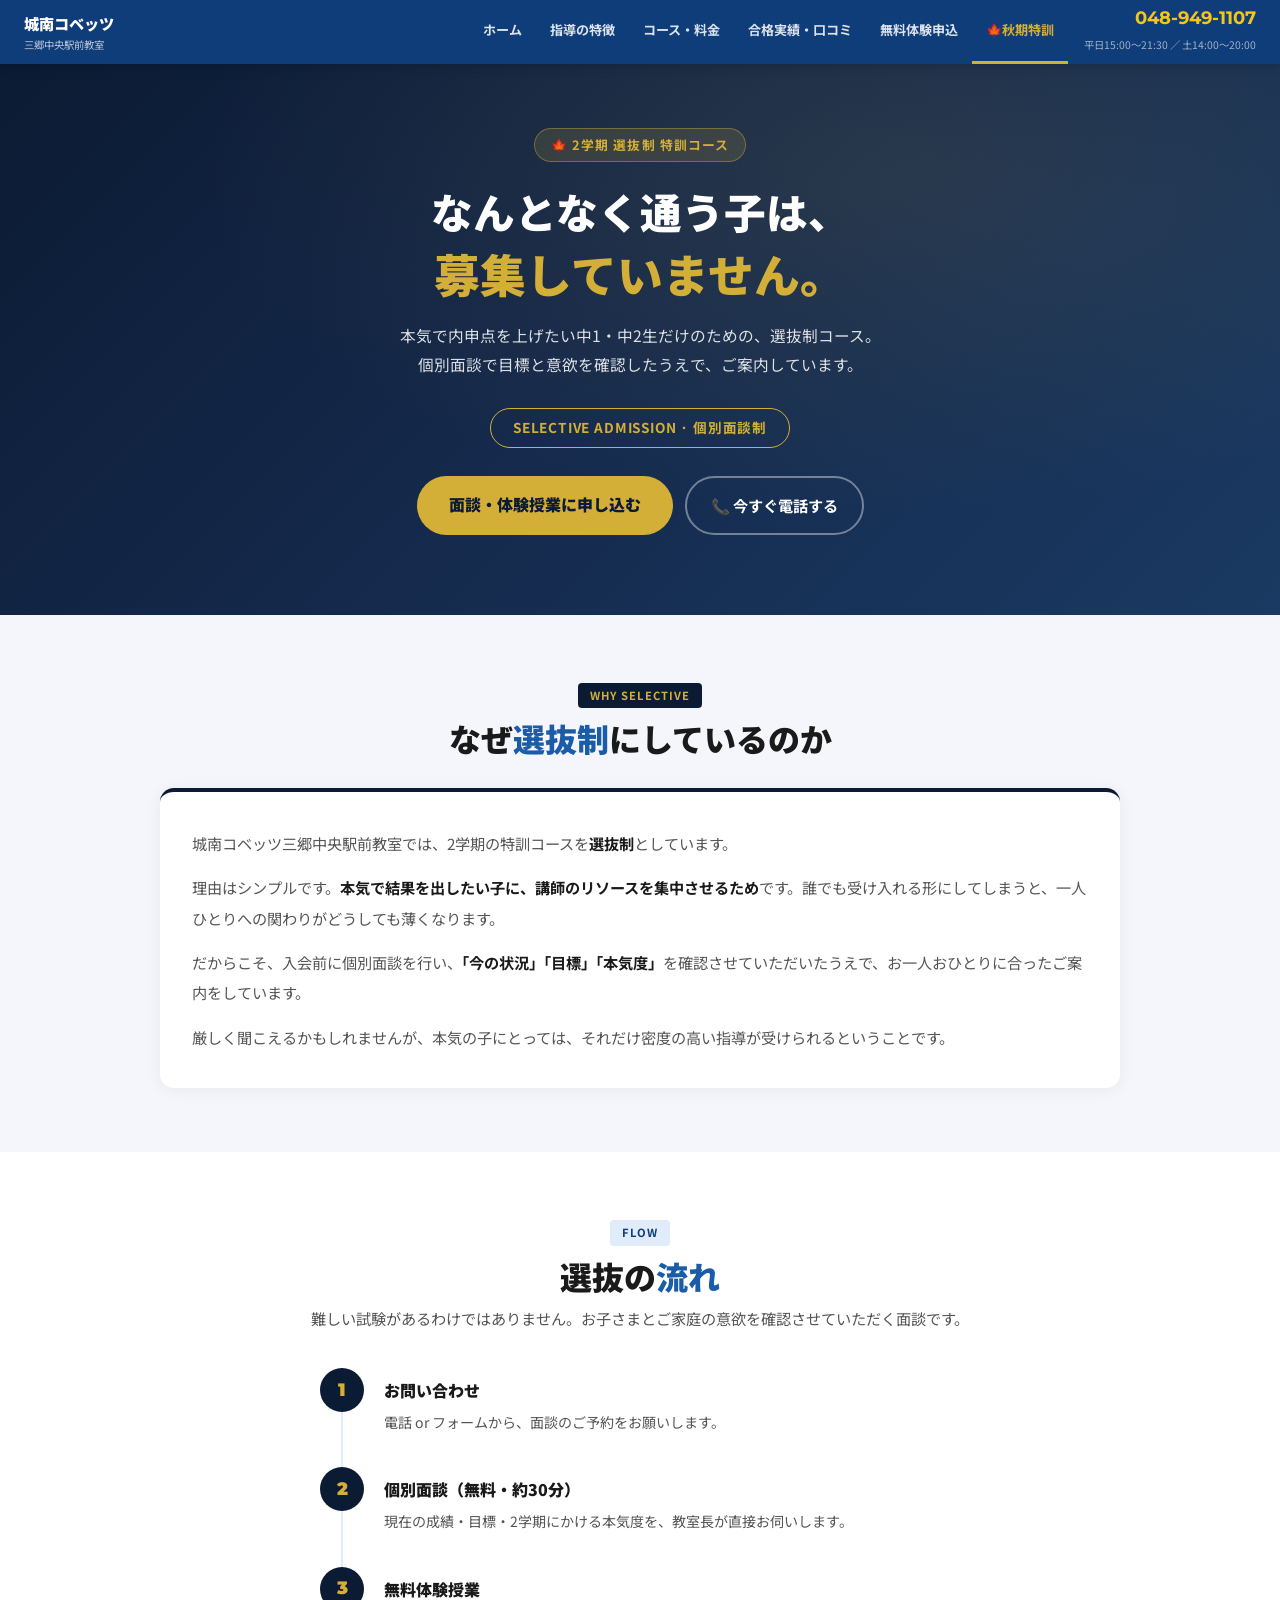
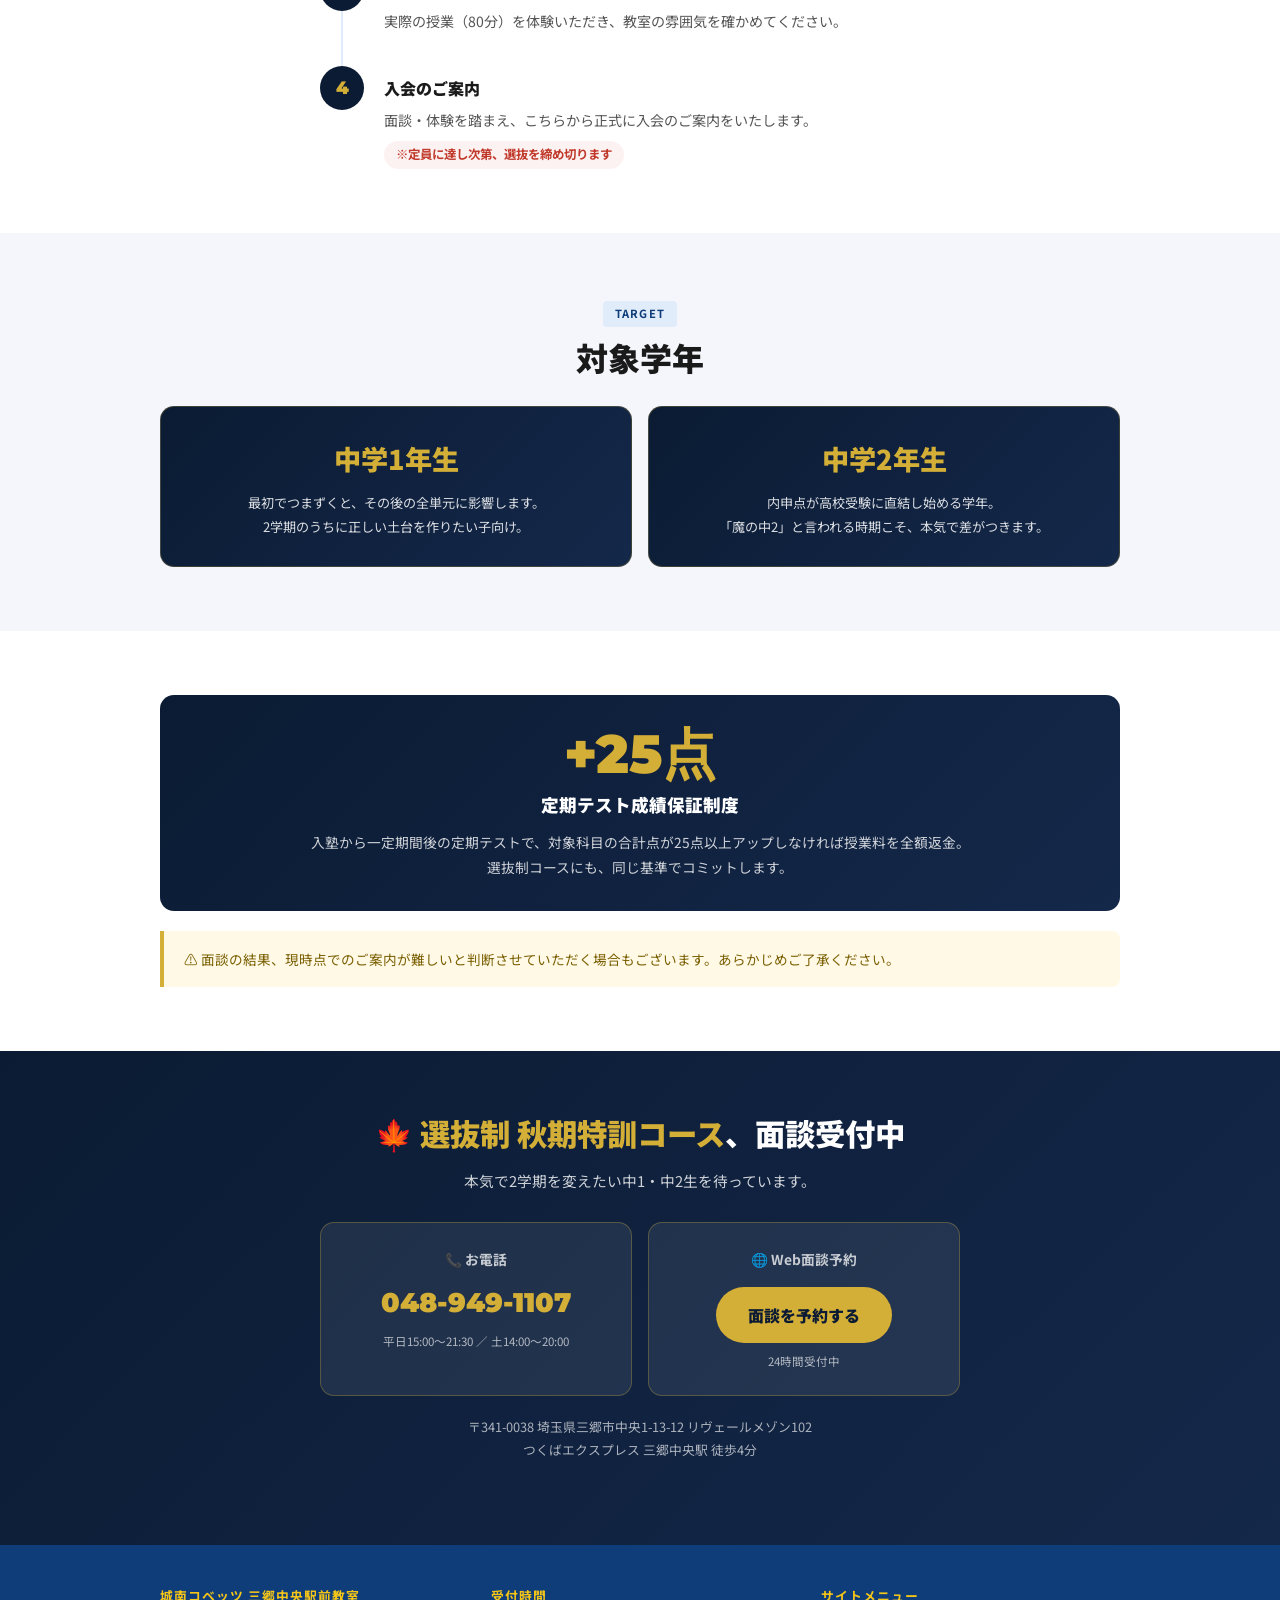
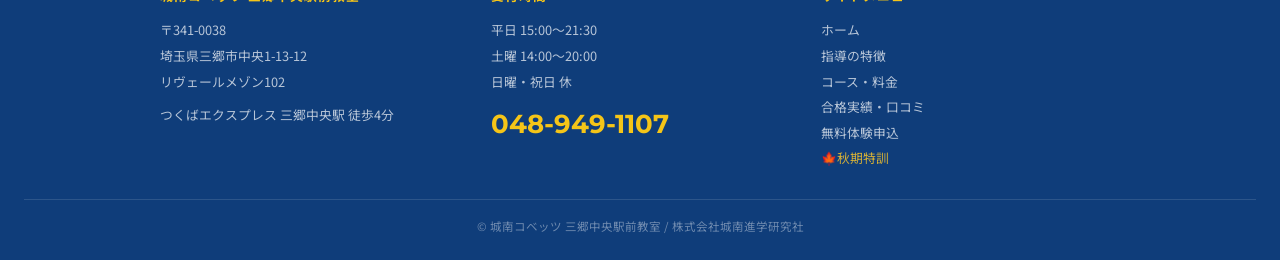
==== aki2025.html @ e0152e3c "秋期選抜制キャンペーンに切り替え、ホームページの構成を並び替え" ====
<!DOCTYPE html>
<html lang="ja">
<head>
<meta charset="UTF-8">
<meta name="viewport" content="width=device-width,initial-scale=1">
<title>【選抜制】秋期特訓コース 中1・中2限定｜城南コベッツ 三郷中央駅前教室</title>
<link rel="stylesheet" href="_common.css">
<style>
/* ── ヒーロー ── */
.hero {
  background: linear-gradient(135deg, #0B1B33 0%, #14284A 45%, #1A3A63 100%);
  color: #fff; padding: 64px 24px 80px; position: relative; overflow: hidden; text-align: center;
}
.hero::before {
  content: '';
  position: absolute; inset: 0;
  background: radial-gradient(ellipse at 70% 20%, rgba(212,175,55,0.10) 0%, transparent 55%);
}
.hero-inner { max-width: 760px; margin: 0 auto; position: relative; z-index: 1; }
.hero-season {
  display: inline-flex; align-items: center; gap: 8px;
  background: rgba(212,175,55,0.15); border: 1px solid rgba(212,175,55,0.4);
  color: #D4AF37; font-size: 0.8rem; font-weight: 700;
  padding: 5px 16px; border-radius: 99px; margin-bottom: 20px; letter-spacing: 0.08em;
}
.hero h1 { font-size: clamp(1.7rem,4.6vw,2.6rem); font-weight: 900; line-height: 1.4; margin-bottom: 16px; }
.hero h1 em { color: #D4AF37; font-style: normal; display: block; font-size: 1.1em; }
.hero-sub { font-size: 0.98rem; opacity: 0.85; line-height: 1.9; margin-bottom: 28px; }
.hero-select-badge {
  display: inline-block;
  border: 1.5px solid #D4AF37; color: #D4AF37;
  font-size: 0.85rem; font-weight: 700;
  padding: 7px 22px; border-radius: 99px; margin-bottom: 28px; letter-spacing: 0.06em;
}
.hero-btns { display: flex; gap: 12px; justify-content: center; flex-wrap: wrap; }
.btn-gold {
  background: #D4AF37; color: #0B1B33; display: inline-block;
  padding: 14px 32px; border-radius: 99px; font-weight: 900; font-size: 1rem;
  transition: transform 0.18s; text-decoration: none;
}
.btn-gold:hover { transform: translateY(-2px); }

/* ── 選抜制の考え方 ── */
.philosophy { background: #F4F6FB; }
.philosophy-box {
  background: #fff; border-radius: 14px; padding: 36px 32px;
  box-shadow: 0 2px 16px rgba(0,0,0,0.06); border-top: 4px solid #0B1B33;
}
.philosophy-box p { font-size: 0.95rem; color: var(--mid); line-height: 2; margin-bottom: 14px; }
.philosophy-box p:last-child { margin-bottom: 0; }
.philosophy-box strong { color: var(--ink); }

/* ── 選抜フロー ── */
.flow-select { display: flex; flex-direction: column; gap: 0; max-width: 640px; margin: 0 auto; }
.flow-select-step { display: flex; gap: 20px; position: relative; padding-bottom: 32px; }
.flow-select-step:last-child { padding-bottom: 0; }
.flow-select-step::before {
  content: ''; position: absolute; left: 21px; top: 44px; bottom: 0;
  width: 2px; background: #E0ECFA;
}
.flow-select-step:last-child::before { display: none; }
.flow-select-num {
  width: 44px; height: 44px; border-radius: 50%; flex-shrink: 0;
  background: #0B1B33; color: #D4AF37;
  display: flex; align-items: center; justify-content: center;
  font-family: 'Montserrat', sans-serif; font-weight: 900; font-size: 1.1rem;
}
.flow-select-content h3 { font-size: 1rem; font-weight: 900; margin-bottom: 6px; padding-top: 8px; }
.flow-select-content p { font-size: 0.88rem; color: var(--mid); line-height: 1.8; }
.flow-select-content .result { display: inline-block; margin-top: 8px; background: #FDF2F2; color: #C0392B; font-size: 0.78rem; font-weight: 700; padding: 3px 12px; border-radius: 99px; }

/* ── 対象学年 ── */
.grade-cards-a { display: grid; grid-template-columns: 1fr 1fr; gap: 16px; }
.grade-card-a {
  background: linear-gradient(135deg, #0B1B33, #14284A);
  color: #fff; border-radius: 14px; padding: 28px 20px; text-align: center;
  border: 1px solid rgba(212,175,55,0.25);
}
.grade-card-a .g-grade { font-size: 1.7rem; font-weight: 900; color: #D4AF37; margin-bottom: 8px; }
.grade-card-a .g-msg { font-size: 0.82rem; opacity: 0.85; line-height: 1.8; }
@media(max-width:480px){ .grade-cards-a{grid-template-columns:1fr;} }

/* ── 保証 ── */
.guarantee-a {
  background: linear-gradient(135deg, #0B1B33, #14284A); color: #fff;
  border-radius: 14px; padding: 32px; text-align: center;
}
.guarantee-a .num { font-family: 'Montserrat', sans-serif; font-size: 3.4rem; font-weight: 900; color: #D4AF37; line-height: 1; }
.guarantee-a h3 { font-size: 1.1rem; font-weight: 900; margin: 8px 0 10px; }
.guarantee-a p { opacity: 0.8; font-size: 0.86rem; }

/* ── 注意書き ── */
.caution-box {
  background: #FFF9E6; border-left: 4px solid #D4AF37;
  border-radius: 0 8px 8px 0; padding: 16px 20px; font-size: 0.85rem; color: #7A5F00; line-height: 1.8;
}

/* ── CTA ── */
.cta-form-section-a { background: linear-gradient(135deg, #0B1B33, #14284A); padding: 56px 24px; color: #fff; text-align: center; }
.cta-form-section-a h2 { font-size: clamp(1.3rem,3.2vw,1.9rem); font-weight: 900; margin-bottom: 8px; }
.cta-form-section-a h2 em { color: #D4AF37; font-style: normal; }
.cta-form-section-a p { opacity: 0.8; margin-bottom: 28px; font-size: 0.92rem; }
.cta-cards-a { display: grid; grid-template-columns: 1fr 1fr; gap: 16px; max-width: 640px; margin: 0 auto; }
.cta-card-a { background: rgba(255,255,255,0.08); border: 1px solid rgba(212,175,55,0.3); border-radius: 14px; padding: 24px; }
.cta-card-a h3 { font-size: 0.86rem; opacity: 0.75; margin-bottom: 8px; }
.cta-card-a .cta-tel-a { font-family: 'Montserrat', sans-serif; font-size: 1.7rem; font-weight: 900; color: #D4AF37; text-decoration: none; display: block; }
.cta-card-a .cta-hours-a { font-size: 0.72rem; opacity: 0.65; margin-top: 4px; }
@media(max-width:480px){ .cta-cards-a{grid-template-columns:1fr;} }
</style>
</head>
<body>
<div id="nav-placeholder"></div>

<!-- HERO -->
<div class="hero">
  <div class="hero-inner">
    <div class="hero-season">🍁 2学期 選抜制 特訓コース</div>
    <h1>
      なんとなく通う子は、<br>
      <em>募集していません。</em>
    </h1>
    <p class="hero-sub">
      本気で内申点を上げたい中1・中2生だけのための、選抜制コース。<br>
      個別面談で目標と意欲を確認したうえで、ご案内しています。
    </p>
    <div class="hero-select-badge">SELECTIVE ADMISSION · 個別面談制</div>
    <div class="hero-btns">
      <a href="trial.html" class="btn-gold">面談・体験授業に申し込む</a>
      <a href="tel:048-949-1107" class="btn" style="border:2px solid rgba(255,255,255,0.4);color:#fff;padding:14px 24px;">📞 今すぐ電話する</a>
    </div>
  </div>
</div>

<!-- 選抜制の考え方 -->
<section class="section philosophy">
  <div class="section-inner">
    <div class="reveal" style="text-align:center;margin-bottom:28px;">
      <span class="section-tag" style="background:#0B1B33;color:#D4AF37;">WHY SELECTIVE</span>
      <h2 class="section-title">なぜ<em>選抜制</em>にしているのか</h2>
    </div>
    <div class="philosophy-box reveal">
      <p>城南コベッツ三郷中央駅前教室では、2学期の特訓コースを<strong>選抜制</strong>としています。</p>
      <p>理由はシンプルです。<strong>本気で結果を出したい子に、講師のリソースを集中させるため</strong>です。誰でも受け入れる形にしてしまうと、一人ひとりへの関わりがどうしても薄くなります。</p>
      <p>だからこそ、入会前に個別面談を行い、<strong>「今の状況」「目標」「本気度」</strong>を確認させていただいたうえで、お一人おひとりに合ったご案内をしています。</p>
      <p>厳しく聞こえるかもしれませんが、本気の子にとっては、それだけ密度の高い指導が受けられるということです。</p>
    </div>
  </div>
</section>

<!-- 選抜フロー -->
<section class="section">
  <div class="section-inner">
    <div class="reveal" style="text-align:center;margin-bottom:32px;">
      <span class="section-tag">FLOW</span>
      <h2 class="section-title">選抜の<em>流れ</em></h2>
      <p class="section-lead">難しい試験があるわけではありません。お子さまとご家庭の意欲を確認させていただく面談です。</p>
    </div>
    <div class="flow-select reveal">
      <div class="flow-select-step">
        <div class="flow-select-num">1</div>
        <div class="flow-select-content">
          <h3>お問い合わせ</h3>
          <p>電話 or フォームから、面談のご予約をお願いします。</p>
        </div>
      </div>
      <div class="flow-select-step">
        <div class="flow-select-num">2</div>
        <div class="flow-select-content">
          <h3>個別面談（無料・約30分）</h3>
          <p>現在の成績・目標・2学期にかける本気度を、教室長が直接お伺いします。</p>
        </div>
      </div>
      <div class="flow-select-step">
        <div class="flow-select-num">3</div>
        <div class="flow-select-content">
          <h3>無料体験授業</h3>
          <p>実際の授業（80分）を体験いただき、教室の雰囲気を確かめてください。</p>
        </div>
      </div>
      <div class="flow-select-step">
        <div class="flow-select-num">4</div>
        <div class="flow-select-content">
          <h3>入会のご案内</h3>
          <p>面談・体験を踏まえ、こちらから正式に入会のご案内をいたします。</p>
          <span class="result">※定員に達し次第、選抜を締め切ります</span>
        </div>
      </div>
    </div>
  </div>
</section>

<!-- 対象学年 -->
<section class="section" style="background:#F4F6FB;">
  <div class="section-inner">
    <div class="reveal" style="text-align:center;margin-bottom:28px;">
      <span class="section-tag">TARGET</span>
      <h2 class="section-title">対象学年</h2>
    </div>
    <div class="grade-cards-a reveal">
      <div class="grade-card-a">
        <div class="g-grade">中学1年生</div>
        <p class="g-msg">
          最初でつまずくと、その後の全単元に影響します。<br>
          2学期のうちに正しい土台を作りたい子向け。
        </p>
      </div>
      <div class="grade-card-a">
        <div class="g-grade">中学2年生</div>
        <p class="g-msg">
          内申点が高校受験に直結し始める学年。<br>
          「魔の中2」と言われる時期こそ、本気で差がつきます。
        </p>
      </div>
    </div>
  </div>
</section>

<!-- 保証 -->
<section class="section">
  <div class="section-inner">
    <div class="guarantee-a reveal">
      <div class="num">+25点</div>
      <h3>定期テスト成績保証制度</h3>
      <p>入塾から一定期間後の定期テストで、対象科目の合計点が25点以上アップしなければ授業料を全額返金。<br>選抜制コースにも、同じ基準でコミットします。</p>
    </div>
    <div class="caution-box reveal" style="margin-top:20px;">
      ⚠️ 面談の結果、現時点でのご案内が難しいと判断させていただく場合もございます。あらかじめご了承ください。
    </div>
  </div>
</section>

<!-- CTA -->
<div class="cta-form-section-a">
  <h2>🍁 <em>選抜制 秋期特訓コース</em>、面談受付中</h2>
  <p>本気で2学期を変えたい中1・中2生を待っています。</p>
  <div class="cta-cards-a">
    <div class="cta-card-a">
      <h3>📞 お電話</h3>
      <a class="cta-tel-a" href="tel:048-949-1107">048-949-1107</a>
      <div class="cta-hours-a">平日15:00〜21:30 ／ 土14:00〜20:00</div>
    </div>
    <div class="cta-card-a">
      <h3>🌐 Web面談予約</h3>
      <a href="trial.html" class="btn-gold" style="margin-top:8px;display:inline-block;">面談を予約する</a>
      <div class="cta-hours-a" style="margin-top:8px;">24時間受付中</div>
    </div>
  </div>
  <p style="margin-top:20px;font-size:0.8rem;opacity:0.65;">
    〒341-0038 埼玉県三郷市中央1-13-12 リヴェールメゾン102<br>
    つくばエクスプレス 三郷中央駅 徒歩4分
  </p>
</div>

<div id="footer-placeholder"></div>
<script src="_layout.js"></script><script src="_common.js"></script>
</body>
</html>
---- _common.css ----
@import url('https://fonts.googleapis.com/css2?family=Noto+Sans+JP:wght@400;500;700;900&family=Montserrat:wght@700;900&display=swap');

:root {
  --blue:     #1A5CA8;
  --blue-d:   #0F3D7A;
  --blue-l:   #E0ECFA;
  --yellow:   #F5C518;
  --orange:   #E8751A;
  --ink:      #1A1A1A;
  --mid:      #555;
  --light:    #F4F6FB;
  --white:    #fff;
  --radius:   10px;
  --shadow:   0 4px 24px rgba(0,0,0,0.09);
  --nav-h:    64px;
}
*, *::before, *::after { box-sizing: border-box; margin: 0; padding: 0; }
html { scroll-behavior: smooth; }
body { font-family: 'Noto Sans JP', sans-serif; color: var(--ink); background: var(--white); line-height: 1.75; overflow-x: hidden; }
a { color: inherit; text-decoration: none; }
img { max-width: 100%; }

/* NAV */
.nav {
  position: sticky; top: 0; z-index: 100;
  background: var(--blue-d);
  height: var(--nav-h);
  display: flex; align-items: center;
  padding: 0 24px;
  gap: 0;
  box-shadow: 0 2px 12px rgba(0,0,0,0.18);
}
.nav-logo {
  display: flex; align-items: center; gap: 10px;
  font-weight: 900; font-size: 0.95rem; color: #fff;
  white-space: nowrap; margin-right: auto;
}
.nav-logo img { height: 36px; width: auto; border-radius: 6px; background: #fff; padding: 2px; }
.nav-logo .sub { font-size: 0.65rem; font-weight: 400; opacity: 0.7; display: block; }
.nav-links { display: flex; gap: 0; }
.nav-links a {
  display: flex; align-items: center;
  padding: 0 14px; height: var(--nav-h);
  font-size: 0.82rem; font-weight: 700; color: rgba(255,255,255,0.85);
  border-bottom: 3px solid transparent;
  transition: color 0.15s, border-color 0.15s;
}
.nav-links a:hover, .nav-links a.active { color: var(--yellow); border-color: var(--yellow); }
.nav-tel { margin-left: 16px; text-align: right; }
.nav-tel a { font-family: 'Montserrat', sans-serif; font-size: 1.1rem; font-weight: 700; color: var(--yellow); display: block; line-height: 1.1; }
.nav-tel small { font-size: 0.65rem; color: rgba(255,255,255,0.6); }

/* FOOTER */
.footer { background: var(--blue-d); color: rgba(255,255,255,0.75); padding: 40px 24px 24px; }
.footer-inner { max-width: 960px; margin: 0 auto; display: grid; grid-template-columns: 1fr 1fr 1fr; gap: 32px; margin-bottom: 28px; }
.footer-col h4 { font-size: 0.8rem; font-weight: 700; color: var(--yellow); margin-bottom: 10px; letter-spacing: 0.08em; }
.footer-col p, .footer-col a { font-size: 0.8rem; line-height: 2; color: rgba(255,255,255,0.7); display: block; }
.footer-col a:hover { color: var(--yellow); }
.footer-bottom { border-top: 1px solid rgba(255,255,255,0.12); padding-top: 16px; text-align: center; font-size: 0.72rem; color: rgba(255,255,255,0.4); }
.footer-tel { font-family: 'Montserrat', sans-serif; font-size: 1.6rem; font-weight: 700; color: var(--yellow); }

/* SECTION */
.section { padding: 64px 24px; }
.section-inner { max-width: 960px; margin: 0 auto; }
.section-tag { display: inline-block; background: var(--blue-l); color: var(--blue-d); font-size: 0.7rem; font-weight: 700; padding: 3px 12px; border-radius: 4px; letter-spacing: 0.1em; margin-bottom: 10px; }
.section-title { font-size: clamp(1.4rem, 3vw, 2rem); font-weight: 900; line-height: 1.3; margin-bottom: 8px; }
.section-title em { color: var(--blue); font-style: normal; }
.section-lead { color: var(--mid); font-size: 0.95rem; margin-bottom: 36px; }

/* BTN */
.btn { display: inline-block; padding: 13px 30px; border-radius: 99px; font-weight: 700; font-size: 0.95rem; transition: transform 0.18s, box-shadow 0.18s; cursor: pointer; }
.btn-primary { background: var(--yellow); color: var(--ink); box-shadow: 0 4px 16px rgba(245,197,24,0.35); }
.btn-primary:hover { transform: translateY(-2px); box-shadow: 0 8px 24px rgba(245,197,24,0.45); }
.btn-outline { border: 2px solid var(--blue); color: var(--blue); }
.btn-outline:hover { background: var(--blue); color: #fff; }

/* CARD */
.card { background: var(--white); border-radius: var(--radius); box-shadow: var(--shadow); padding: 24px; }

/* CTA BAR */
.cta-bar { background: linear-gradient(135deg, var(--blue-d), var(--blue)); color: #fff; padding: 48px 24px; text-align: center; }
.cta-bar h2 { font-size: clamp(1.3rem,3vw,1.8rem); font-weight: 900; margin-bottom: 8px; }
.cta-bar h2 em { color: var(--yellow); font-style: normal; }
.cta-bar p { opacity: 0.85; margin-bottom: 24px; font-size: 0.95rem; }

/* REVEAL */
.reveal { opacity: 0; transform: translateY(20px); transition: opacity 0.5s ease, transform 0.5s ease; }
.reveal.visible { opacity: 1; transform: none; }

/* RESPONSIVE */
@media(max-width:700px){
  .nav-links { display: none; }
  .footer-inner { grid-template-columns: 1fr; gap: 20px; }
}
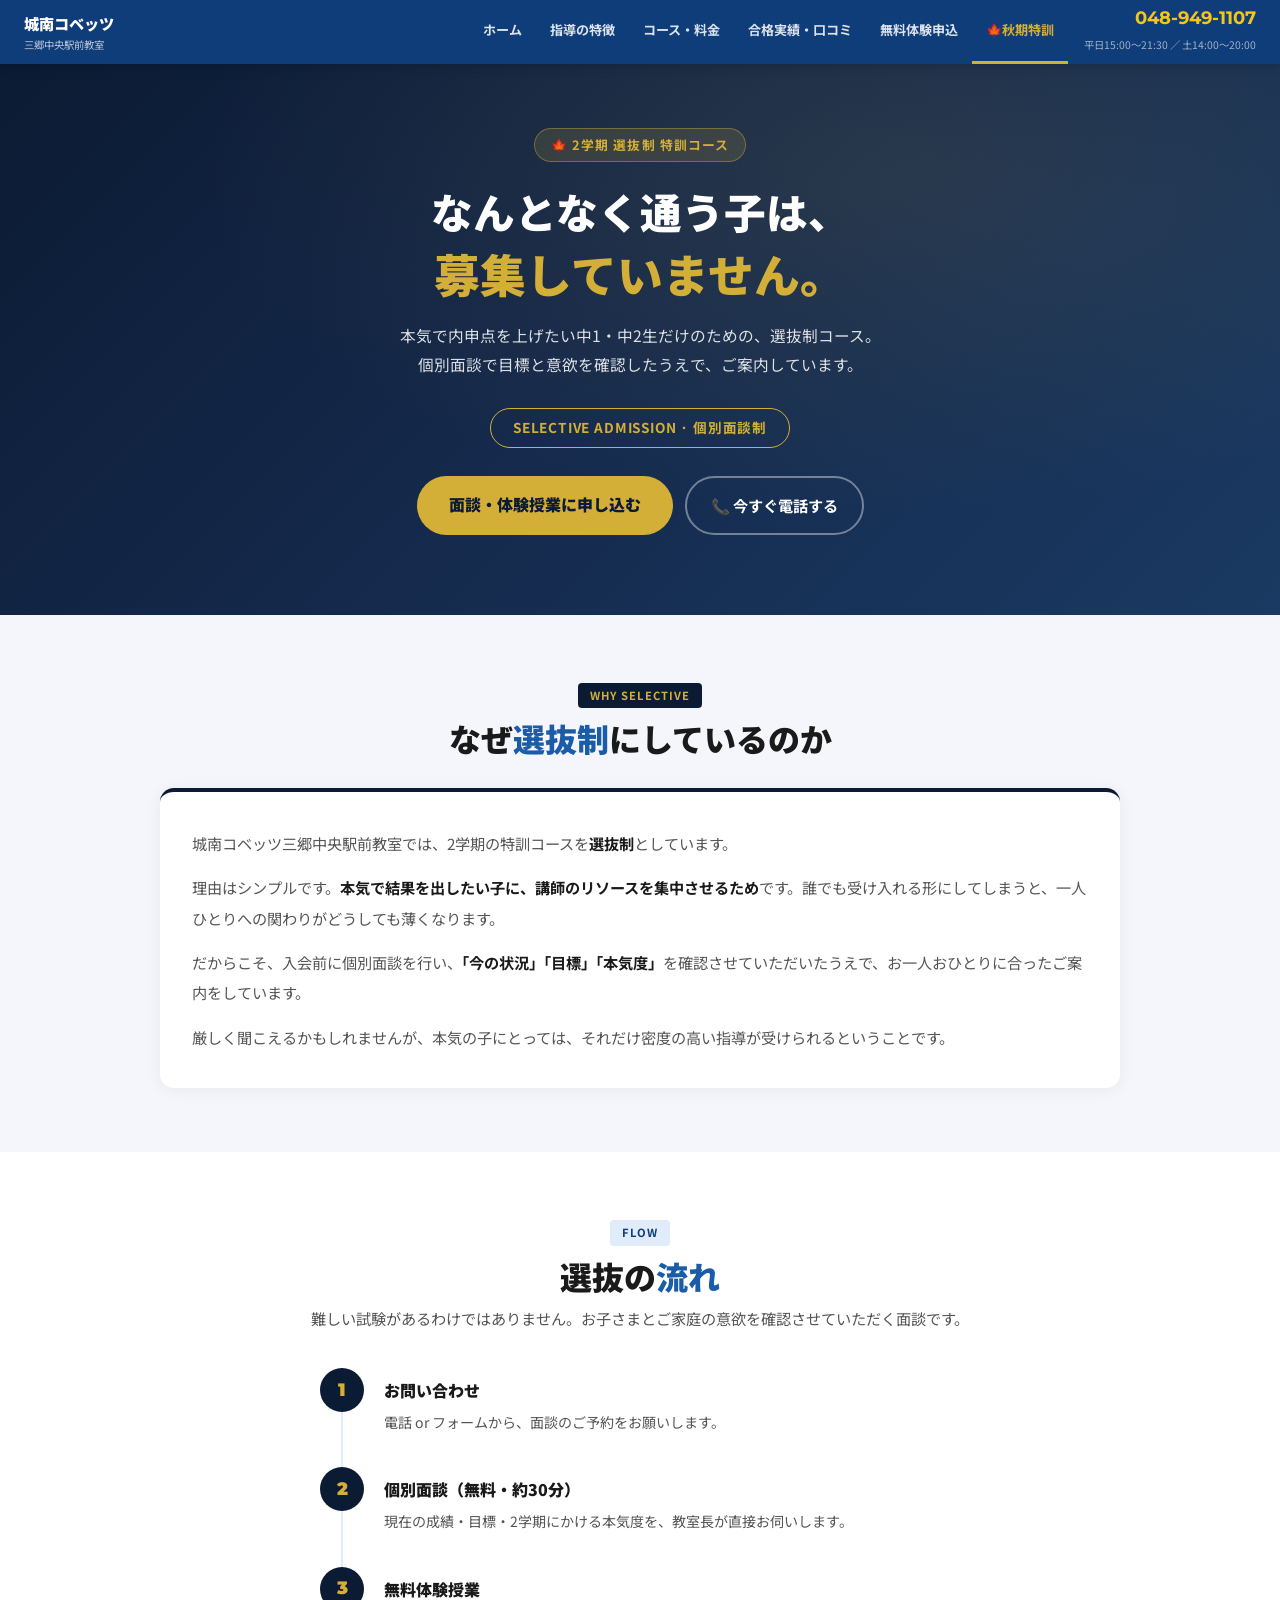
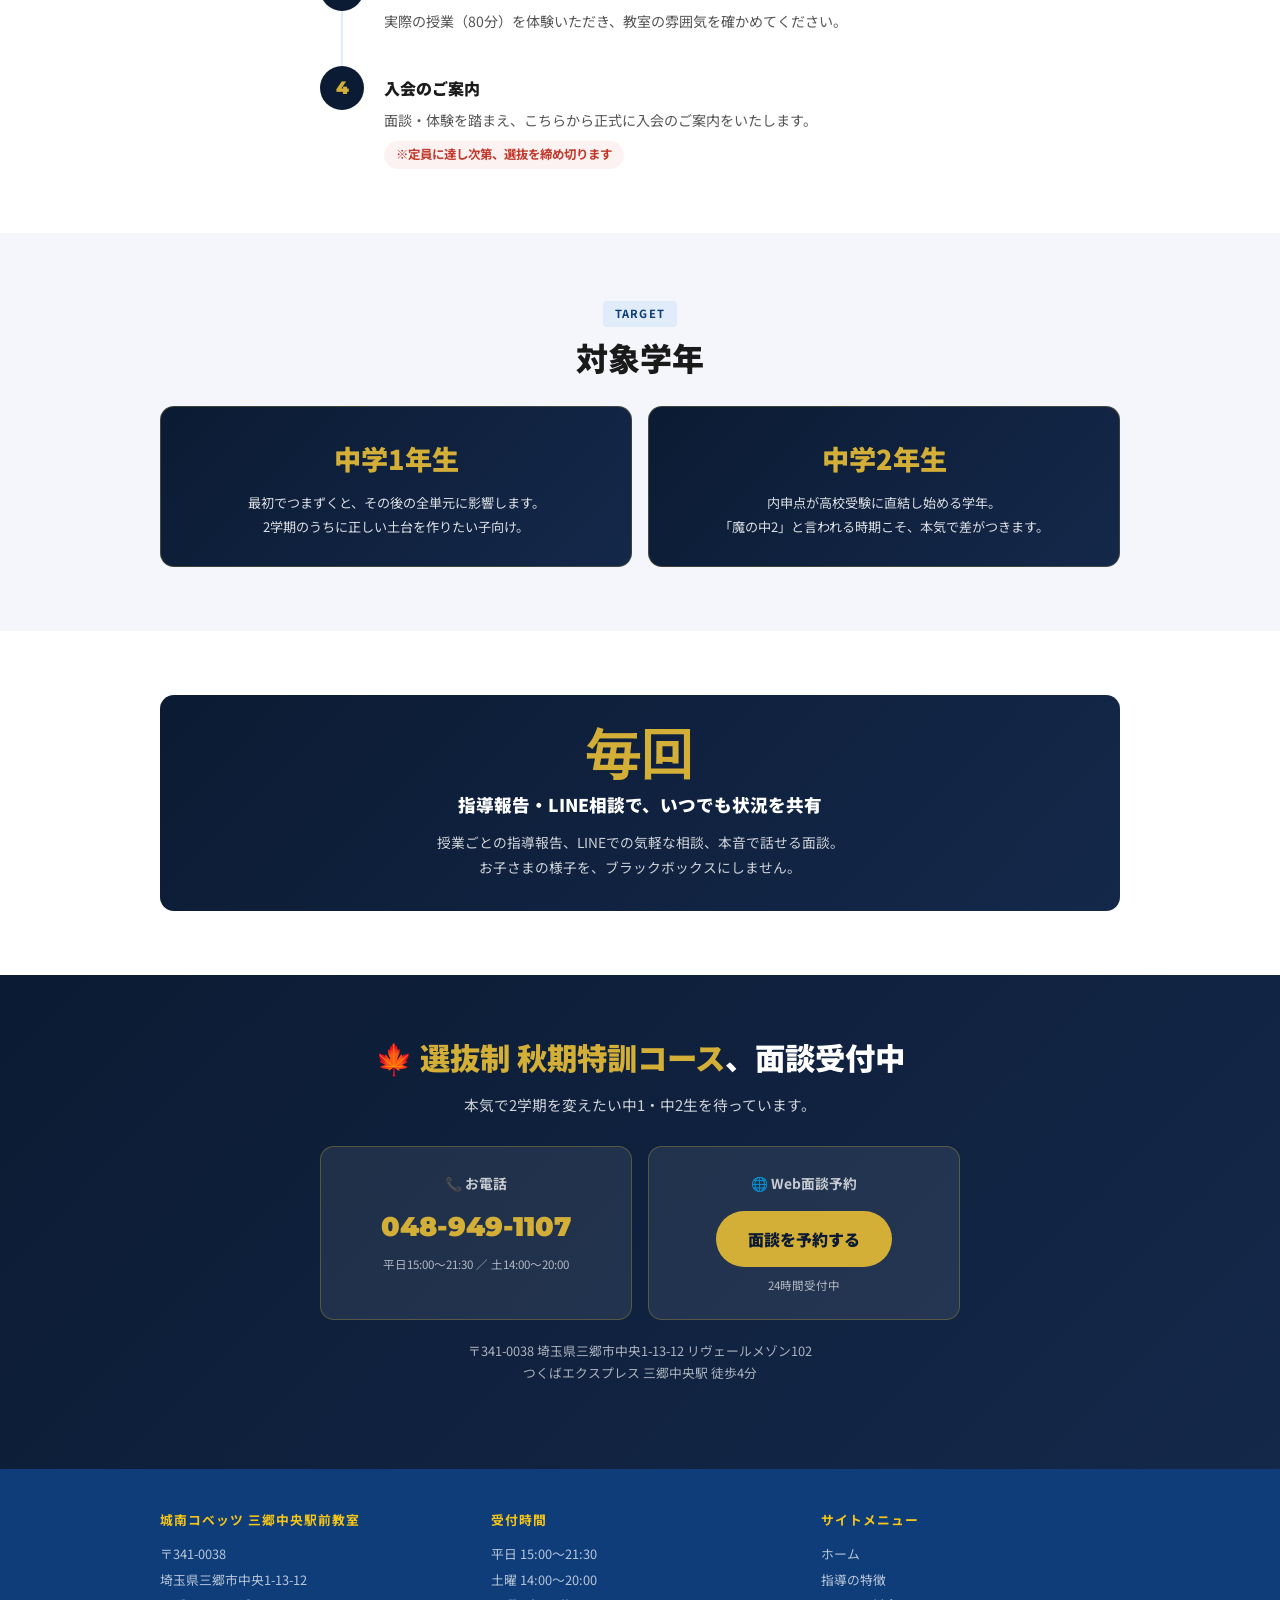
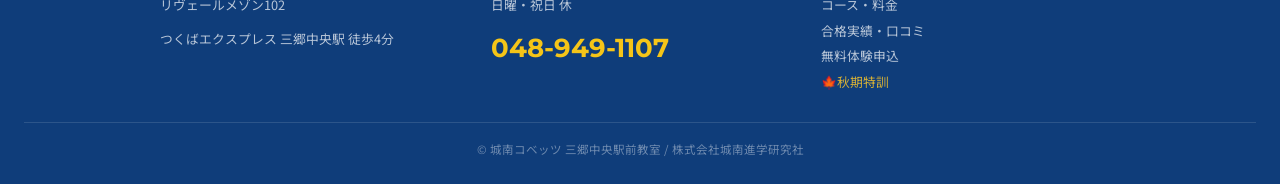
==== commit 171b9d31: "訴求軸を「25点保証」から「保護者への寄り添い」に変更" ====
--- a/aki2025.html
+++ b/aki2025.html
@@ -215,16 +215,13 @@
   </div>
 </section>
 
-<!-- 保証 -->
+<!-- 保護者連携 -->
 <section class="section">
   <div class="section-inner">
     <div class="guarantee-a reveal">
-      <div class="num">+25点</div>
-      <h3>定期テスト成績保証制度</h3>
-      <p>入塾から一定期間後の定期テストで、対象科目の合計点が25点以上アップしなければ授業料を全額返金。<br>選抜制コースにも、同じ基準でコミットします。</p>
-    </div>
-    <div class="caution-box reveal" style="margin-top:20px;">
-      ⚠️ 面談の結果、現時点でのご案内が難しいと判断させていただく場合もございます。あらかじめご了承ください。
+      <div class="num">毎回</div>
+      <h3>指導報告・LINE相談で、いつでも状況を共有</h3>
+      <p>授業ごとの指導報告、LINEでの気軽な相談、本音で話せる面談。<br>お子さまの様子を、ブラックボックスにしません。</p>
     </div>
   </div>
 </section>
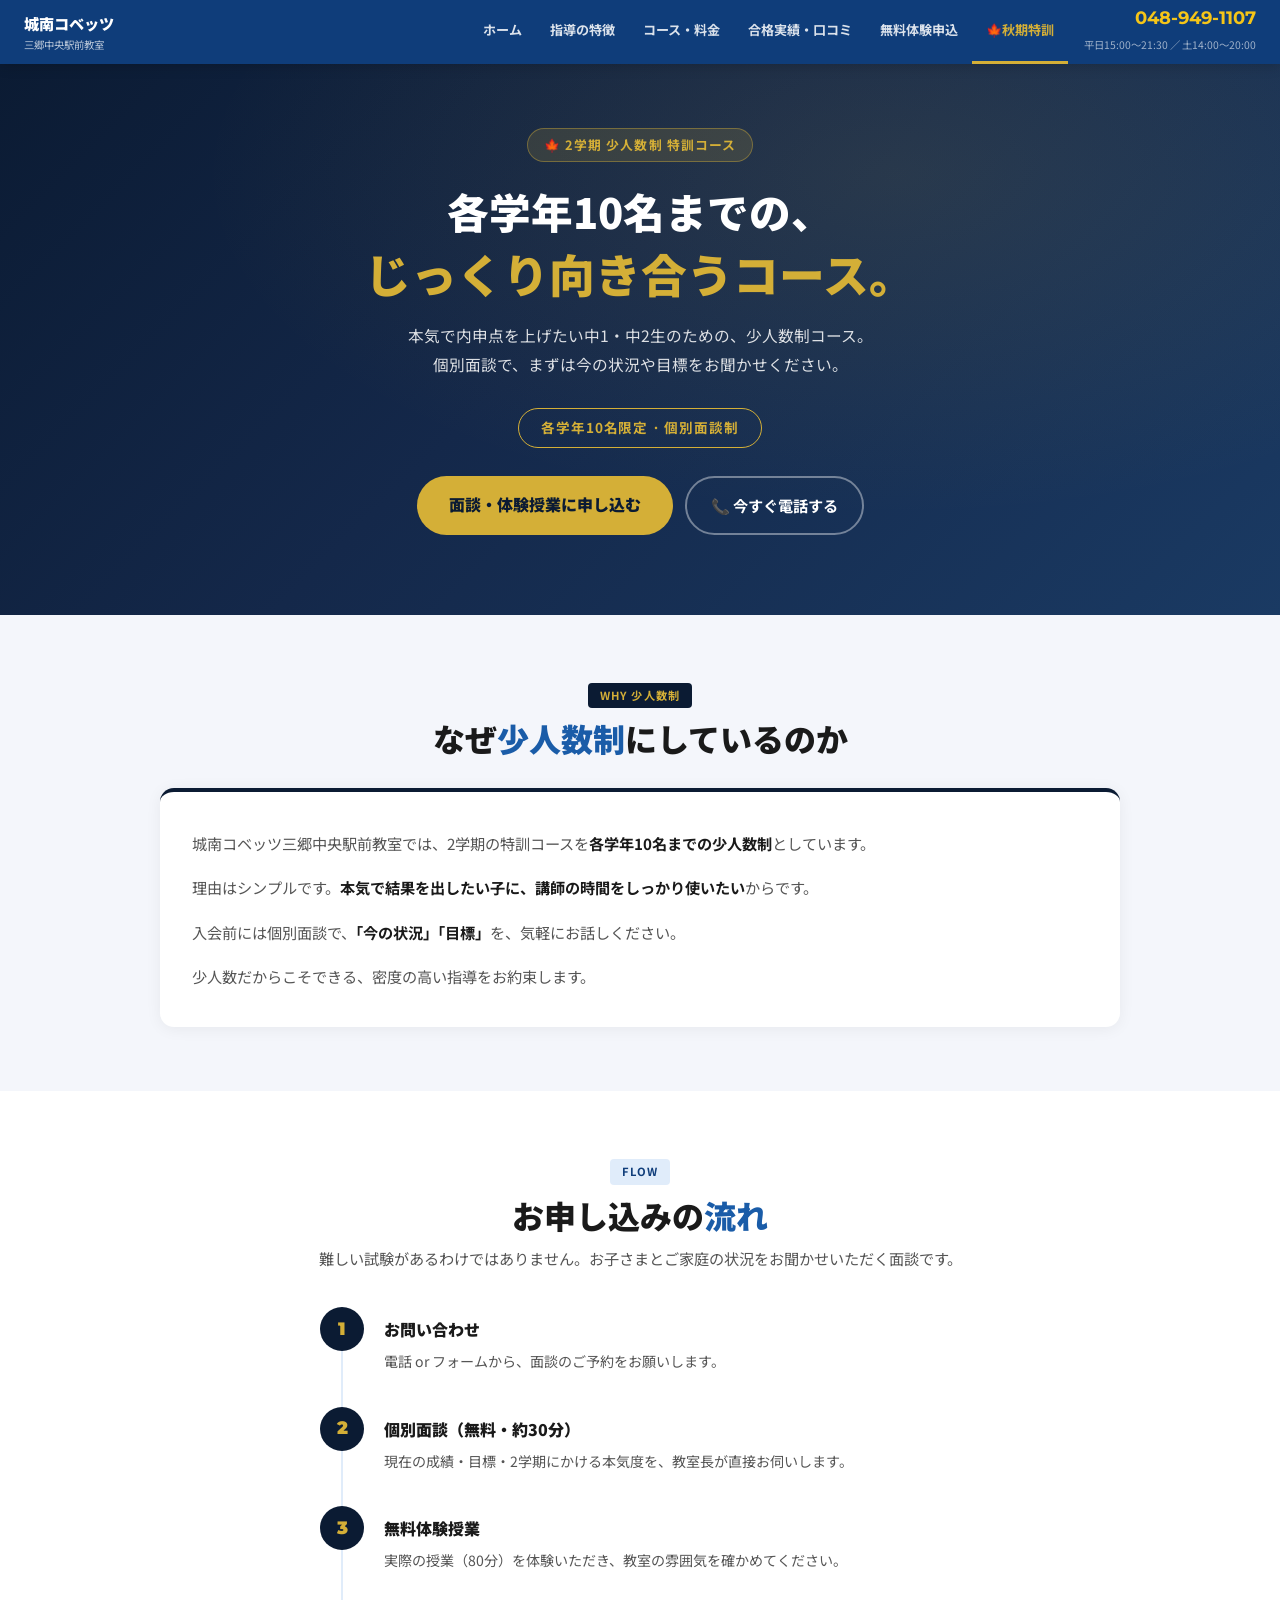
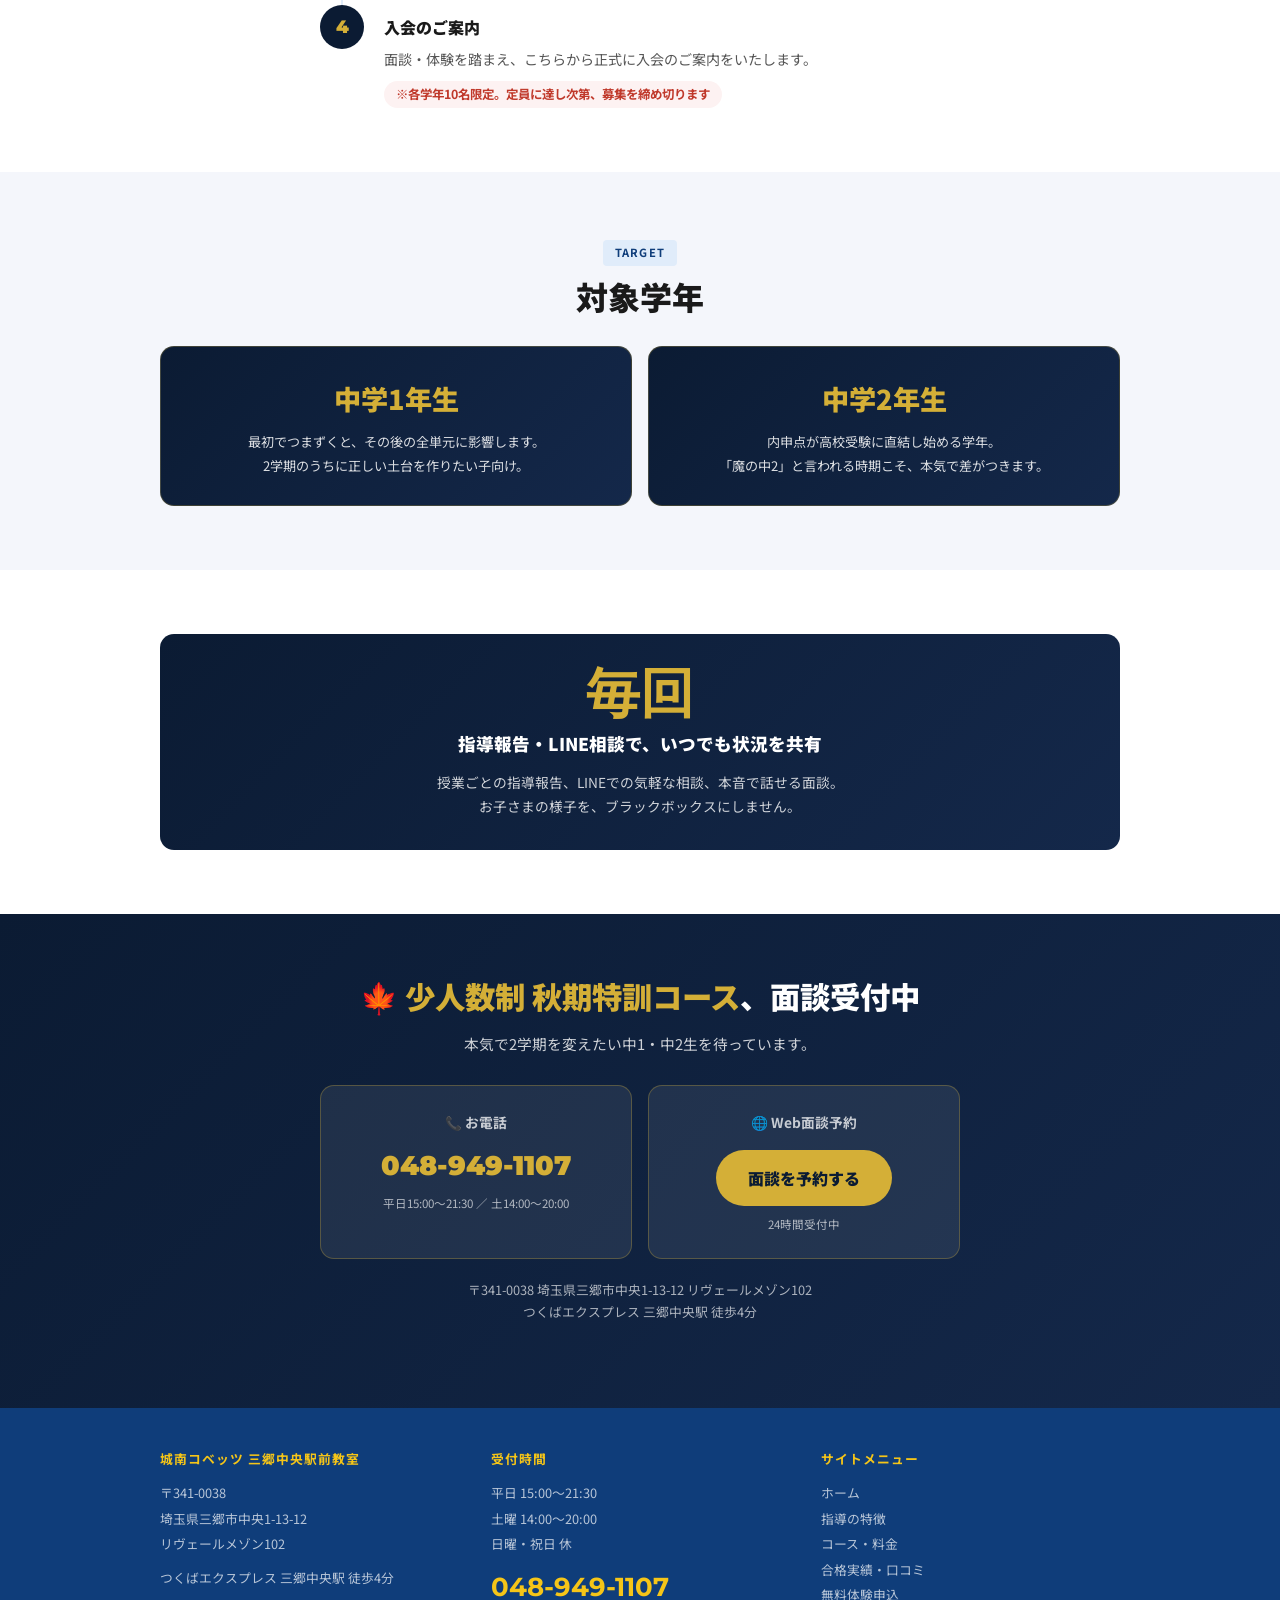
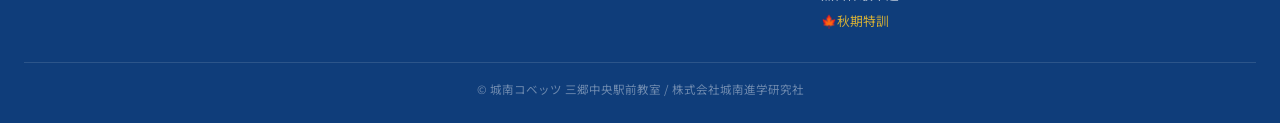
==== commit 58d0c6b9: "秋期特訓コースページの「選抜制」表現を「少人数制」に統一" ====
--- a/aki2025.html
+++ b/aki2025.html
@@ -3,7 +3,7 @@
 <head>
 <meta charset="UTF-8">
 <meta name="viewport" content="width=device-width,initial-scale=1">
-<title>【選抜制】秋期特訓コース 中1・中2限定｜城南コベッツ 三郷中央駅前教室</title>
+<title>秋期特訓コース（少人数制） 中1・中2限定｜城南コベッツ 三郷中央駅前教室</title>
 <link rel="stylesheet" href="_common.css">
 <style>
 /* ── ヒーロー ── */
@@ -40,7 +40,7 @@
 }
 .btn-gold:hover { transform: translateY(-2px); }
 
-/* ── 選抜制の考え方 ── */
+/* ── 少人数制の考え方 ── */
 .philosophy { background: #F4F6FB; }
 .philosophy-box {
   background: #fff; border-radius: 14px; padding: 36px 32px;
@@ -50,7 +50,7 @@
 .philosophy-box p:last-child { margin-bottom: 0; }
 .philosophy-box strong { color: var(--ink); }
 
-/* ── 選抜フロー ── */
+/* ── お申し込みの流れ ── */
 .flow-select { display: flex; flex-direction: column; gap: 0; max-width: 640px; margin: 0 auto; }
 .flow-select-step { display: flex; gap: 20px; position: relative; padding-bottom: 32px; }
 .flow-select-step:last-child { padding-bottom: 0; }
@@ -114,16 +114,16 @@
 <!-- HERO -->
 <div class="hero">
   <div class="hero-inner">
-    <div class="hero-season">🍁 2学期 選抜制 特訓コース</div>
+    <div class="hero-season">🍁 2学期 少人数制 特訓コース</div>
     <h1>
-      なんとなく通う子は、<br>
-      <em>募集していません。</em>
+      各学年10名までの、<br>
+      <em>じっくり向き合うコース。</em>
     </h1>
     <p class="hero-sub">
-      本気で内申点を上げたい中1・中2生だけのための、選抜制コース。<br>
-      個別面談で目標と意欲を確認したうえで、ご案内しています。
+      本気で内申点を上げたい中1・中2生のための、少人数制コース。<br>
+      個別面談で、まずは今の状況や目標をお聞かせください。
     </p>
-    <div class="hero-select-badge">SELECTIVE ADMISSION · 個別面談制</div>
+    <div class="hero-select-badge">各学年10名限定 · 個別面談制</div>
     <div class="hero-btns">
       <a href="trial.html" class="btn-gold">面談・体験授業に申し込む</a>
       <a href="tel:048-949-1107" class="btn" style="border:2px solid rgba(255,255,255,0.4);color:#fff;padding:14px 24px;">📞 今すぐ電話する</a>
@@ -131,29 +131,29 @@
   </div>
 </div>
 
-<!-- 選抜制の考え方 -->
+<!-- 少人数制の考え方 -->
 <section class="section philosophy">
   <div class="section-inner">
     <div class="reveal" style="text-align:center;margin-bottom:28px;">
-      <span class="section-tag" style="background:#0B1B33;color:#D4AF37;">WHY SELECTIVE</span>
-      <h2 class="section-title">なぜ<em>選抜制</em>にしているのか</h2>
+      <span class="section-tag" style="background:#0B1B33;color:#D4AF37;">WHY 少人数制</span>
+      <h2 class="section-title">なぜ<em>少人数制</em>にしているのか</h2>
     </div>
     <div class="philosophy-box reveal">
-      <p>城南コベッツ三郷中央駅前教室では、2学期の特訓コースを<strong>選抜制</strong>としています。</p>
-      <p>理由はシンプルです。<strong>本気で結果を出したい子に、講師のリソースを集中させるため</strong>です。誰でも受け入れる形にしてしまうと、一人ひとりへの関わりがどうしても薄くなります。</p>
-      <p>だからこそ、入会前に個別面談を行い、<strong>「今の状況」「目標」「本気度」</strong>を確認させていただいたうえで、お一人おひとりに合ったご案内をしています。</p>
-      <p>厳しく聞こえるかもしれませんが、本気の子にとっては、それだけ密度の高い指導が受けられるということです。</p>
-    </div>
-  </div>
-</section>
-
-<!-- 選抜フロー -->
+      <p>城南コベッツ三郷中央駅前教室では、2学期の特訓コースを<strong>各学年10名までの少人数制</strong>としています。</p>
+      <p>理由はシンプルです。<strong>本気で結果を出したい子に、講師の時間をしっかり使いたい</strong>からです。</p>
+      <p>入会前には個別面談で、<strong>「今の状況」「目標」</strong>を、気軽にお話しください。</p>
+      <p>少人数だからこそできる、密度の高い指導をお約束します。</p>
+    </div>
+  </div>
+</section>
+
+<!-- お申し込みの流れ -->
 <section class="section">
   <div class="section-inner">
     <div class="reveal" style="text-align:center;margin-bottom:32px;">
       <span class="section-tag">FLOW</span>
-      <h2 class="section-title">選抜の<em>流れ</em></h2>
-      <p class="section-lead">難しい試験があるわけではありません。お子さまとご家庭の意欲を確認させていただく面談です。</p>
+      <h2 class="section-title">お申し込みの<em>流れ</em></h2>
+      <p class="section-lead">難しい試験があるわけではありません。お子さまとご家庭の状況をお聞かせいただく面談です。</p>
     </div>
     <div class="flow-select reveal">
       <div class="flow-select-step">
@@ -182,7 +182,7 @@
         <div class="flow-select-content">
           <h3>入会のご案内</h3>
           <p>面談・体験を踏まえ、こちらから正式に入会のご案内をいたします。</p>
-          <span class="result">※定員に達し次第、選抜を締め切ります</span>
+          <span class="result">※各学年10名限定。定員に達し次第、募集を締め切ります</span>
         </div>
       </div>
     </div>
@@ -228,7 +228,7 @@
 
 <!-- CTA -->
 <div class="cta-form-section-a">
-  <h2>🍁 <em>選抜制 秋期特訓コース</em>、面談受付中</h2>
+  <h2>🍁 <em>少人数制 秋期特訓コース</em>、面談受付中</h2>
   <p>本気で2学期を変えたい中1・中2生を待っています。</p>
   <div class="cta-cards-a">
     <div class="cta-card-a">
